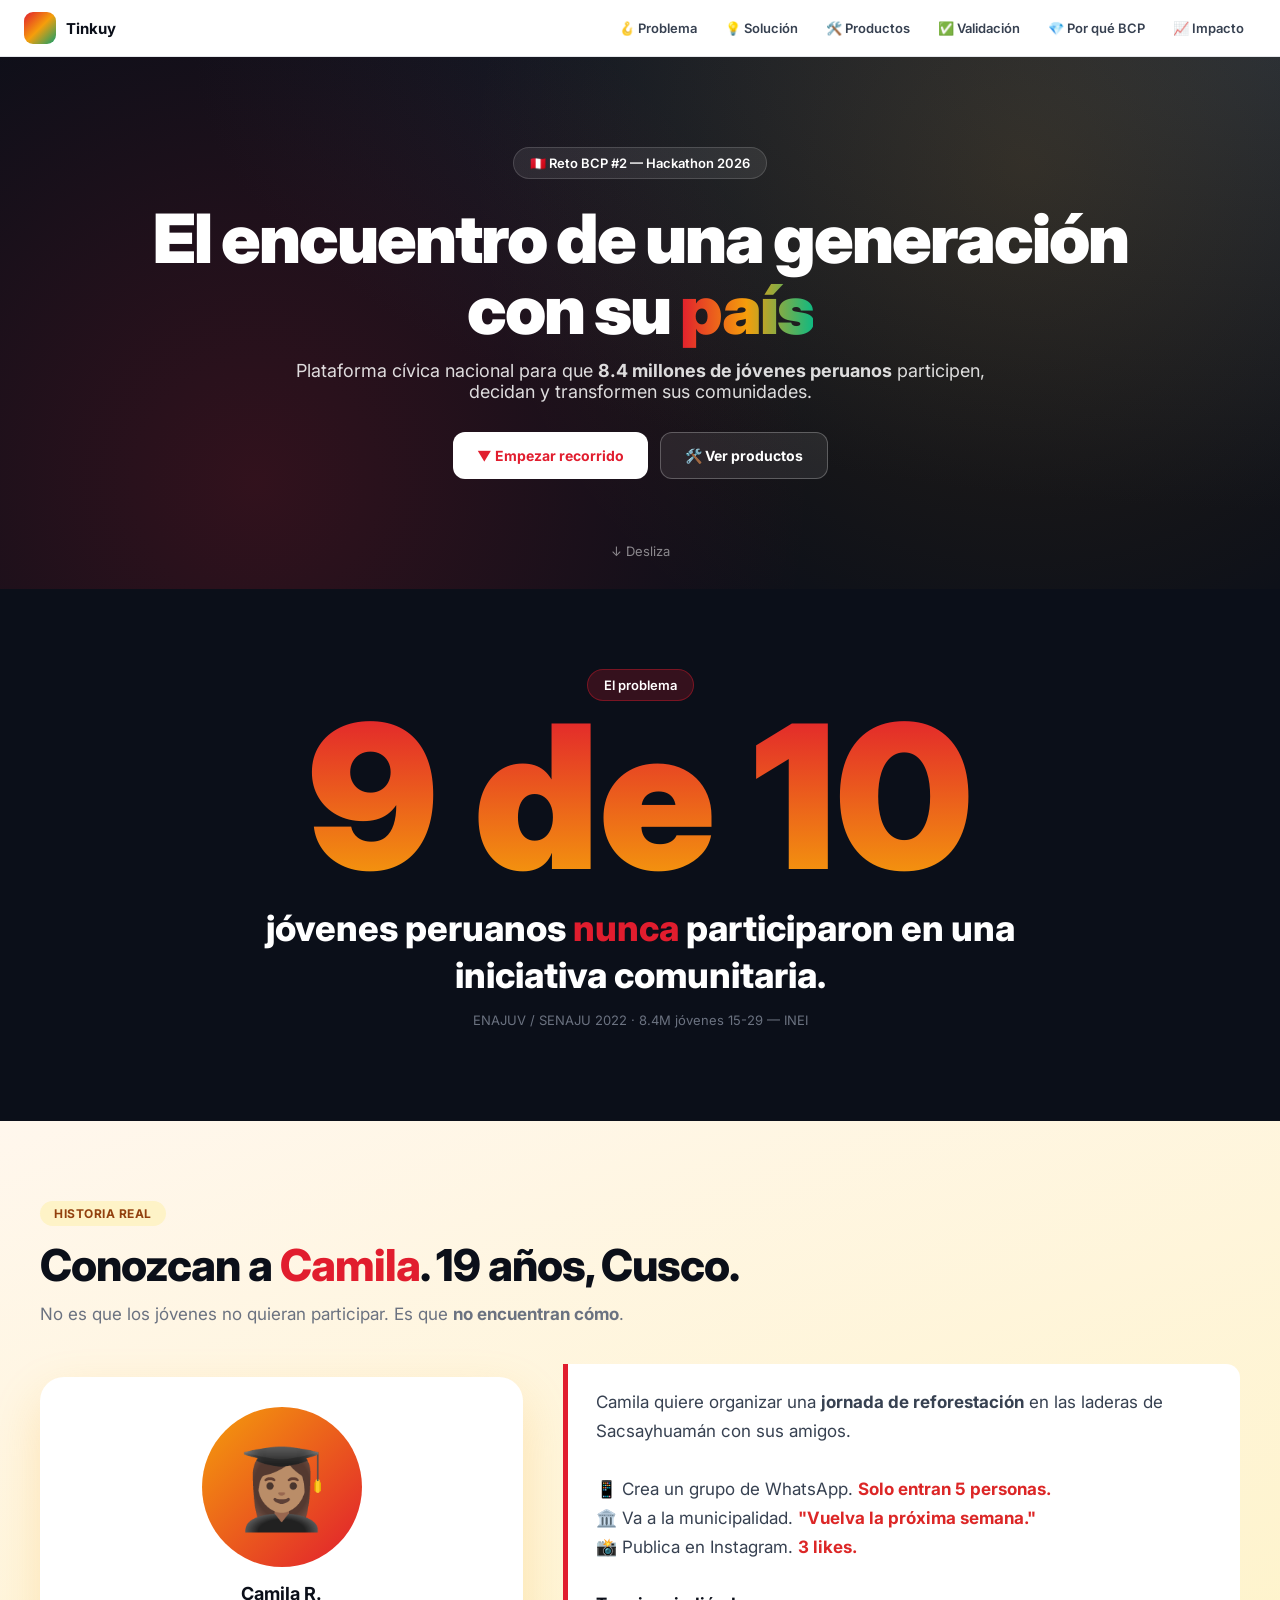
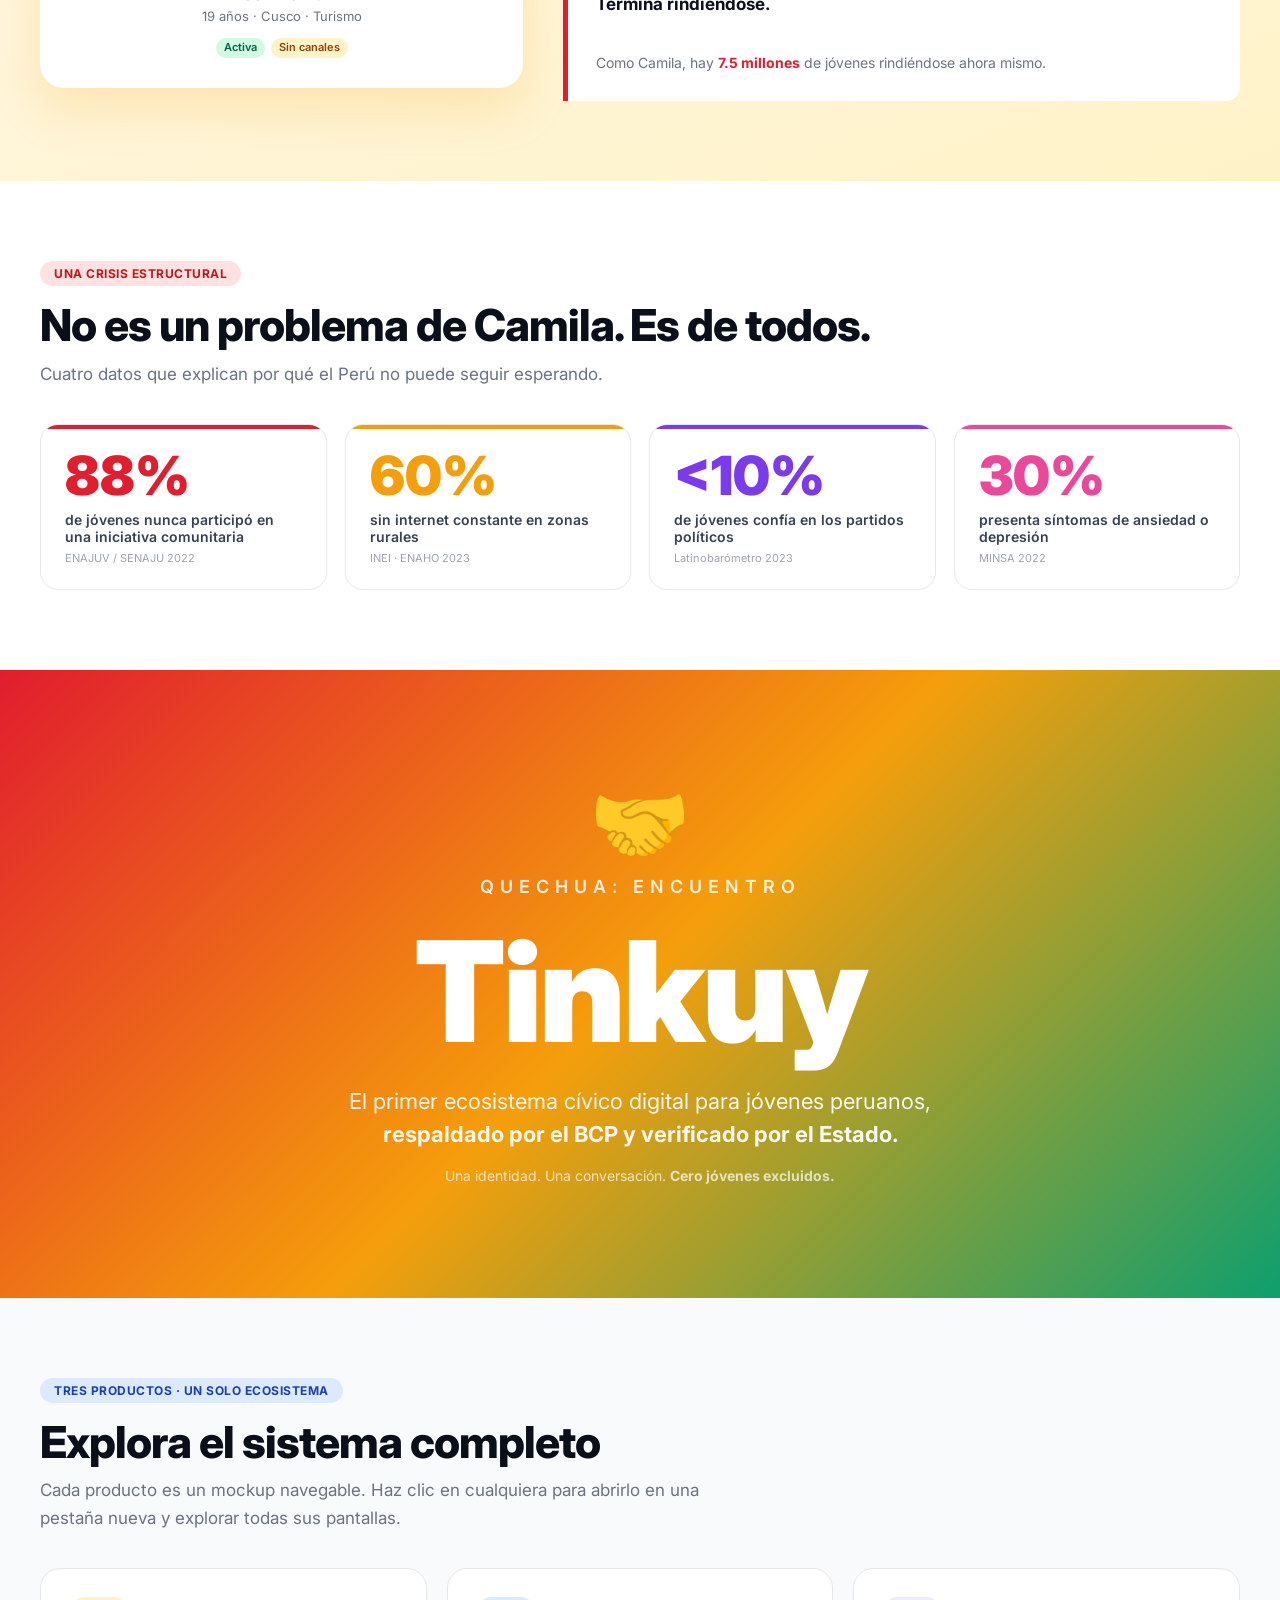
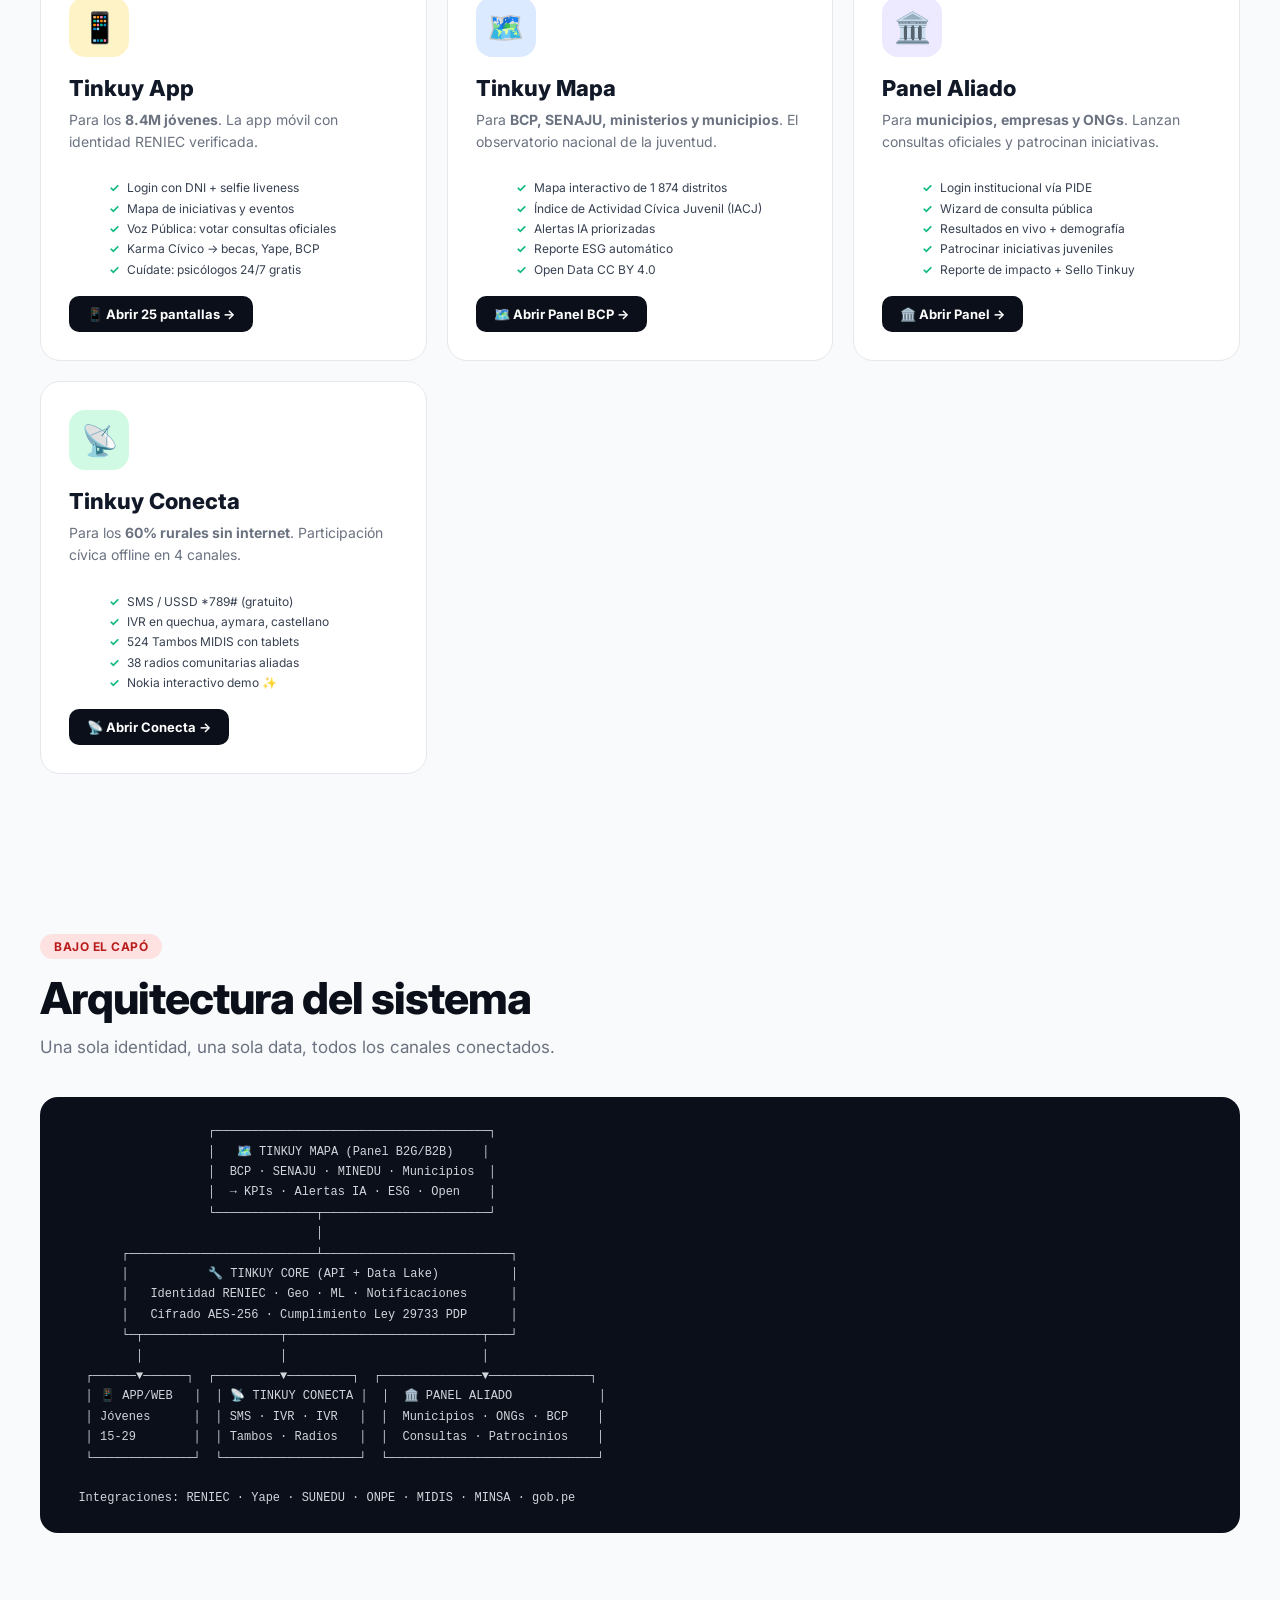
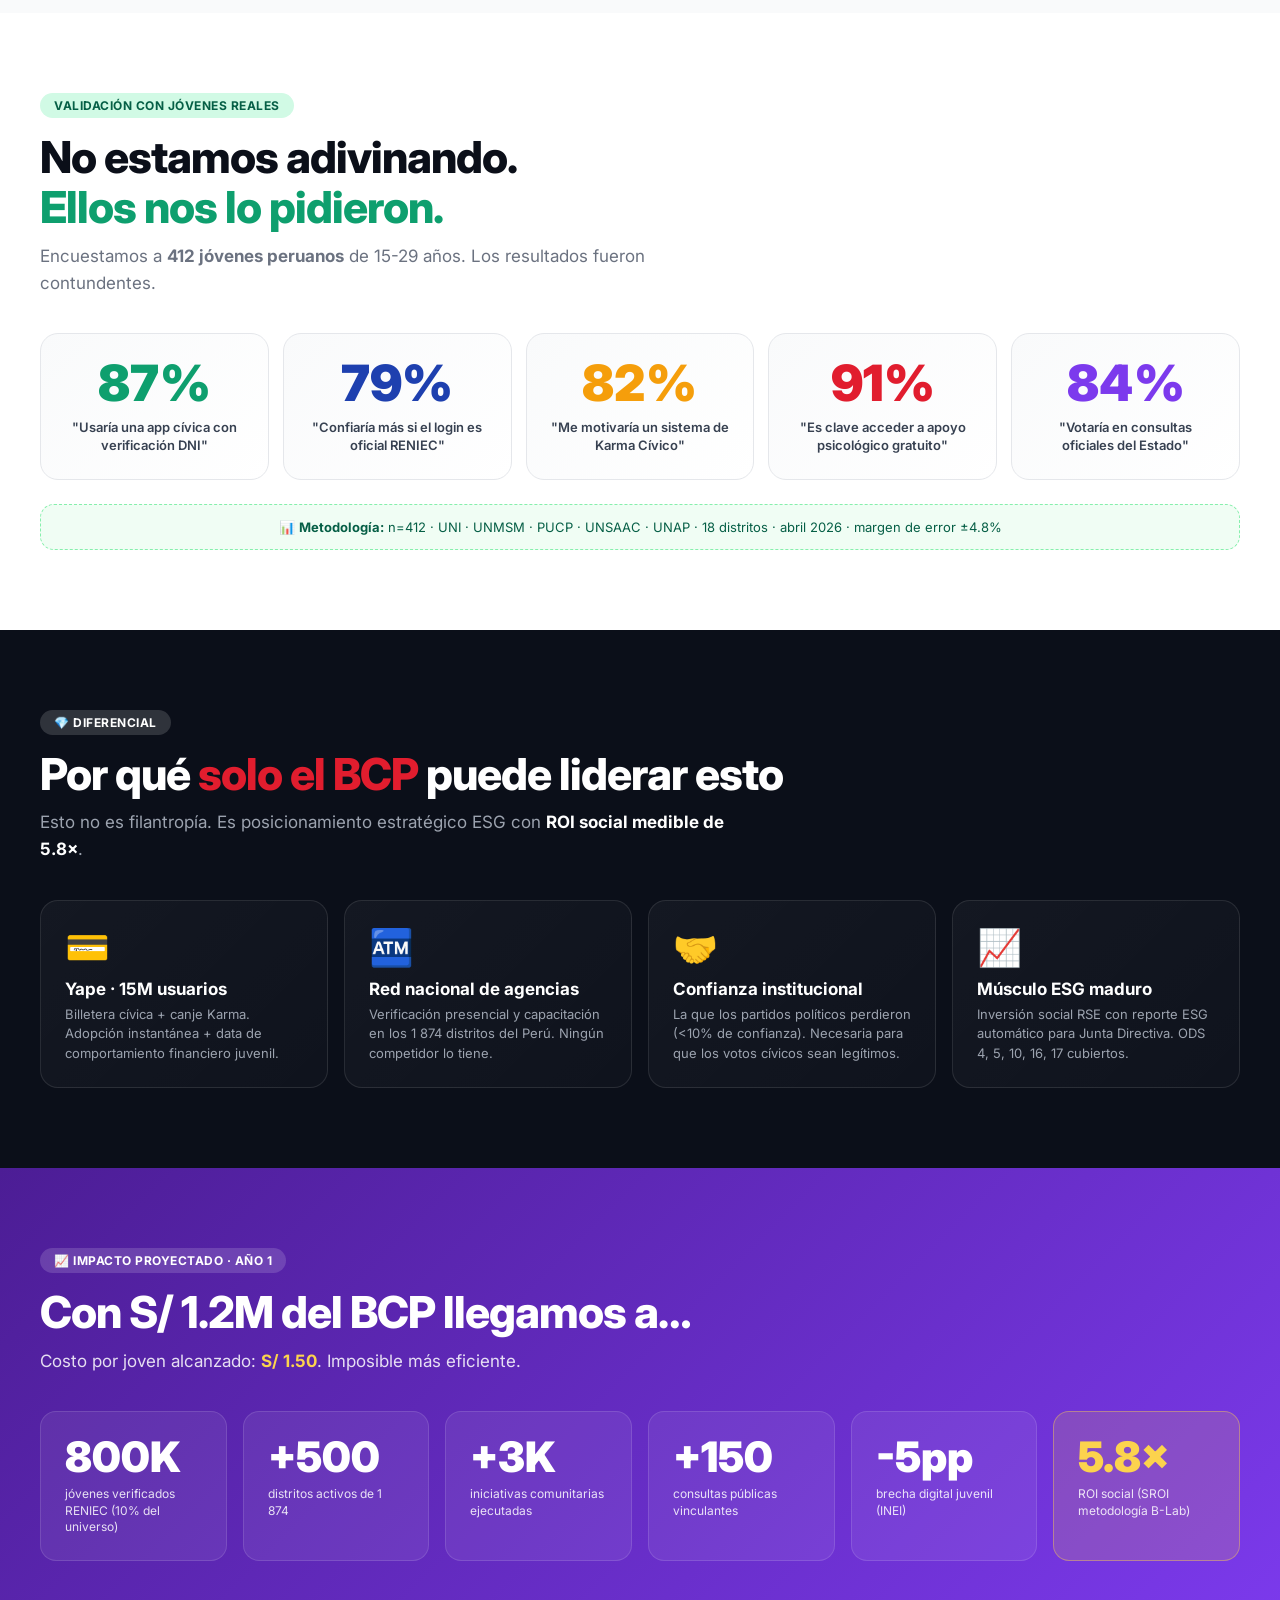
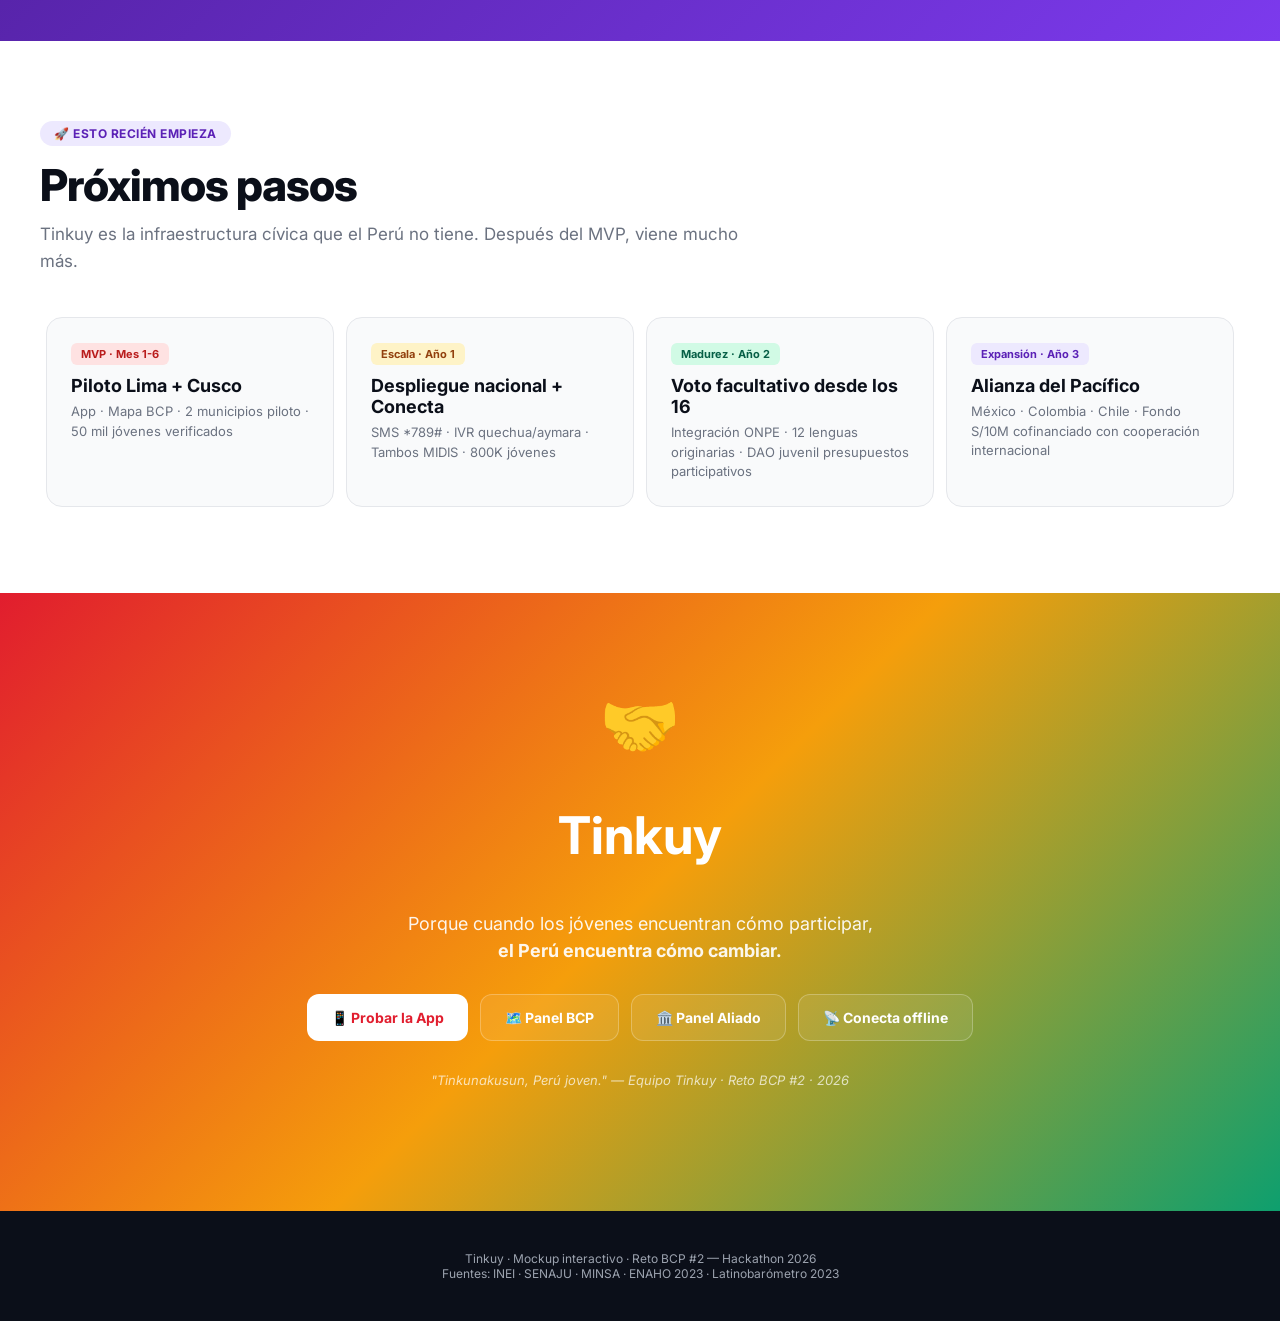
==== index.html @ 0cc6d18f "Add files via upload" ====
<!DOCTYPE html>
<html lang="es">
<head>
<meta charset="UTF-8">
<title>Tinkuy · El encuentro de una generación</title>
<meta name="viewport" content="width=device-width,initial-scale=1">
<link rel="stylesheet" href="styles.css">
<link href="https://fonts.googleapis.com/css2?family=Inter:wght@400;500;600;700;800;900&display=swap" rel="stylesheet">
<style>
  html{scroll-behavior:smooth;}
  body{background:#fff;}
  /* Sticky nav */
  .navbar{position:sticky;top:0;z-index:80;background:rgba(255,255,255,.92);backdrop-filter:blur(10px);border-bottom:1px solid #E5E7EB;padding:12px 24px;display:flex;align-items:center;justify-content:space-between;gap:16px;}
  .navbar a.nav-link{color:#374151;text-decoration:none;font-size:13px;font-weight:600;padding:6px 12px;border-radius:8px;}
  .navbar a.nav-link:hover{background:#F3F4F6;color:#E11D2E;}
  .nav-links{display:flex;gap:4px;flex-wrap:wrap;}

  /* Sections */
  section{padding:80px 24px;}
  .container{max-width:1200px;margin:0 auto;}
  .section-tag{display:inline-block;background:#FEE2E2;color:#B91C1C;padding:5px 14px;border-radius:999px;font-size:12px;font-weight:700;letter-spacing:.5px;text-transform:uppercase;margin-bottom:14px;}
  .section-tag.blue{background:#DBEAFE;color:#1E40AF;}
  .section-tag.green{background:#D1FAE5;color:#065F46;}
  .section-tag.purple{background:#EDE9FE;color:#5B21B6;}
  .section-tag.amber{background:#FEF3C7;color:#92400E;}
  .section-tag.dark{background:rgba(255,255,255,.15);color:#fff;}
  h2.section-title{font-size:clamp(28px,4vw,44px);font-weight:800;margin:0 0 10px;letter-spacing:-1px;line-height:1.15;}
  p.section-lead{font-size:17px;color:#6B7280;max-width:720px;margin:0 0 36px;line-height:1.6;}

  /* HERO */
  .hero{background:radial-gradient(ellipse at top right,#1F2937 0%,#0B0F19 60%);color:#fff;padding:90px 24px 110px;text-align:center;position:relative;overflow:hidden;}
  .hero::before{content:"";position:absolute;inset:0;background:radial-gradient(circle at 20% 80%,rgba(225,29,46,.18),transparent 50%),radial-gradient(circle at 80% 20%,rgba(245,158,11,.12),transparent 50%);pointer-events:none;}
  .hero-content{position:relative;z-index:1;}
  .hero h1{font-size:clamp(36px,6.5vw,68px);font-weight:900;letter-spacing:-2px;line-height:1.05;margin:24px 0 12px;}
  .hero h1 .grad-text{background:linear-gradient(90deg,#E11D2E,#F59E0B,#10B981);-webkit-background-clip:text;background-clip:text;color:transparent;}
  .hero-pill{display:inline-flex;align-items:center;gap:10px;background:rgba(255,255,255,.08);border:1px solid rgba(255,255,255,.15);padding:7px 16px;border-radius:999px;font-size:13px;font-weight:600;}
  .hero-cta{display:flex;gap:12px;justify-content:center;flex-wrap:wrap;margin-top:30px;}
  .hero-cta .btn-cta{display:inline-flex;align-items:center;gap:8px;padding:14px 24px;border-radius:12px;font-weight:700;font-size:14px;text-decoration:none;transition:transform .15s;}
  .hero-cta .btn-cta:hover{transform:translateY(-2px);}
  .btn-cta.primary{background:#fff;color:#E11D2E;}
  .btn-cta.outline{background:rgba(255,255,255,.08);color:#fff;border:1px solid rgba(255,255,255,.25);}

  /* HOOK BIG STAT */
  .hook-section{background:#0B0F19;color:#fff;text-align:center;padding:80px 24px;}
  .hook-num{font-size:clamp(96px,18vw,200px);font-weight:900;line-height:.95;background:linear-gradient(180deg,#E11D2E,#F59E0B);-webkit-background-clip:text;background-clip:text;color:transparent;}
  .hook-text{font-size:clamp(22px,3vw,36px);font-weight:800;margin:14px 0 0;max-width:780px;margin-left:auto;margin-right:auto;line-height:1.3;}
  .hook-source{font-size:13px;color:#6B7280;margin-top:14px;}

  /* PROBLEM CAMILA */
  .story-section{background:linear-gradient(160deg,#FFF7ED 0%,#FEF3C7 100%);}
  .camila-wrap{display:grid;grid-template-columns:1fr 1.4fr;gap:40px;align-items:center;}
  @media(max-width:760px){.camila-wrap{grid-template-columns:1fr;}}
  .camila-avatar{background:#fff;border-radius:24px;padding:30px;text-align:center;box-shadow:0 20px 50px rgba(245,158,11,.2);}
  .camila-avatar .face{width:160px;height:160px;background:linear-gradient(135deg,#F59E0B,#E11D2E);border-radius:50%;margin:0 auto 16px;display:flex;align-items:center;justify-content:center;font-size:78px;}
  .camila-quote{background:#fff;border-left:5px solid #E11D2E;border-radius:0 14px 14px 0;padding:24px 28px;font-size:17px;line-height:1.7;color:#374151;}
  .camila-quote .fail{color:#DC2626;font-weight:700;}
  .camila-quote .win{color:#059669;font-weight:700;}

  /* PROBLEM DATA */
  .data-section{background:#fff;}
  .data-grid{display:grid;grid-template-columns:repeat(auto-fit,minmax(220px,1fr));gap:18px;}
  .data-card{background:#fff;border:1px solid #E5E7EB;border-radius:18px;padding:24px;position:relative;overflow:hidden;}
  .data-card::before{content:"";position:absolute;top:0;left:0;right:0;height:4px;}
  .data-card.red::before{background:#E11D2E;}
  .data-card.amber::before{background:#F59E0B;}
  .data-card.purple::before{background:#7C3AED;}
  .data-card.pink::before{background:#EC4899;}
  .data-card .num{font-size:54px;font-weight:900;line-height:1;}
  .data-card .lbl{font-size:14px;color:#374151;font-weight:600;margin-top:8px;}
  .data-card .src{font-size:11px;color:#9CA3AF;margin-top:6px;}

  /* SOLUTION INTRO */
  .sol-section{background:linear-gradient(135deg,#E11D2E 0%,#F59E0B 50%,#0E9F6E 100%);color:#fff;text-align:center;padding:100px 24px;}
  .sol-section h2{color:#fff;}
  .sol-section .quechua{font-size:18px;letter-spacing:6px;font-weight:600;opacity:.85;text-transform:uppercase;margin:8px 0 24px;}
  .sol-name{font-size:clamp(60px,12vw,140px);font-weight:900;letter-spacing:-3px;line-height:1;}
  .sol-tagline{font-size:clamp(16px,2vw,22px);max-width:760px;margin:24px auto 0;opacity:.92;line-height:1.5;}

  /* PRODUCT CARDS */
  .products-section{background:#F9FAFB;}
  .products-grid{display:grid;grid-template-columns:repeat(auto-fit,minmax(290px,1fr));gap:20px;}
  .product-card{background:#fff;border-radius:20px;padding:28px;text-decoration:none;color:#111827;display:flex;flex-direction:column;border:1px solid #E5E7EB;transition:transform .2s,box-shadow .2s;position:relative;overflow:hidden;}
  .product-card:hover{transform:translateY(-6px);box-shadow:0 20px 50px rgba(0,0,0,.1);}
  .product-card .pico{width:60px;height:60px;border-radius:16px;display:flex;align-items:center;justify-content:center;font-size:30px;margin-bottom:18px;}
  .product-card h3{font-size:22px;font-weight:800;margin:0 0 8px;}
  .product-card p{font-size:14px;color:#6B7280;margin:0 0 14px;line-height:1.55;flex:1;}
  .product-card .features{font-size:12px;color:#374151;line-height:1.7;margin-bottom:16px;}
  .product-card .features li{list-style:none;padding-left:18px;position:relative;}
  .product-card .features li::before{content:"✓";position:absolute;left:0;color:#10B981;font-weight:700;}
  .product-card .open-btn{display:inline-flex;align-items:center;gap:6px;background:#0B0F19;color:#fff;padding:10px 18px;border-radius:10px;font-weight:700;font-size:13px;align-self:flex-start;}
  .product-card.amber .pico{background:#FEF3C7;}
  .product-card.blue .pico{background:#DBEAFE;}
  .product-card.purple .pico{background:#EDE9FE;}
  .product-card.green .pico{background:#D1FAE5;}

  /* SURVEY */
  .survey-section{background:#fff;}
  .survey-grid{display:grid;grid-template-columns:repeat(auto-fit,minmax(180px,1fr));gap:14px;}
  .survey-card{background:linear-gradient(135deg,#F9FAFB,#fff);border:1px solid #E5E7EB;border-radius:18px;padding:24px;text-align:center;}
  .survey-card .pct{font-size:50px;font-weight:900;line-height:1;}
  .survey-card .q{font-size:13px;color:#374151;font-weight:600;margin-top:10px;line-height:1.4;}
  .survey-meta{background:#F0FDF4;border:1px dashed #86EFAC;border-radius:14px;padding:14px 18px;font-size:13px;color:#065F46;text-align:center;margin-top:24px;}

  /* BCP VALUE */
  .bcp-section{background:#0B0F19;color:#fff;}
  .bcp-section h2{color:#fff;}
  .bcp-section .section-lead{color:#9CA3AF;}
  .bcp-grid{display:grid;grid-template-columns:repeat(auto-fit,minmax(240px,1fr));gap:16px;}
  .bcp-card-d{background:linear-gradient(135deg,rgba(255,255,255,.04),rgba(255,255,255,.02));border:1px solid rgba(255,255,255,.1);border-radius:18px;padding:24px;}
  .bcp-card-d .em{font-size:36px;margin-bottom:10px;}
  .bcp-card-d h4{margin:0 0 6px;font-size:17px;color:#fff;}
  .bcp-card-d p{font-size:13px;color:#9CA3AF;margin:0;line-height:1.5;}

  /* KPIs */
  .kpi-section{background:linear-gradient(135deg,#4C1D95 0%,#7C3AED 100%);color:#fff;}
  .kpi-section h2{color:#fff;}
  .kpi-section .section-lead{color:rgba(255,255,255,.85);}
  .kpi-grid{display:grid;grid-template-columns:repeat(auto-fit,minmax(180px,1fr));gap:16px;}
  .kpi-card-p{background:rgba(255,255,255,.07);border:1px solid rgba(255,255,255,.12);border-radius:16px;padding:24px;}
  .kpi-card-p .v{font-size:42px;font-weight:900;line-height:1;color:#fff;}
  .kpi-card-p .l{font-size:12px;opacity:.85;margin-top:8px;line-height:1.4;}
  .kpi-card-p.highlight{background:rgba(252,211,77,.15);border-color:rgba(252,211,77,.4);}
  .kpi-card-p.highlight .v{color:#FCD34D;}

  /* ROADMAP */
  .roadmap-section{background:#fff;}
  .roadmap-grid{display:grid;grid-template-columns:repeat(auto-fit,minmax(220px,1fr));gap:0;position:relative;}
  .rm-step{padding:24px;background:#F9FAFB;border-radius:16px;margin:6px;position:relative;border:1px solid #E5E7EB;}
  .rm-step .ph{display:inline-block;font-size:11px;font-weight:700;padding:4px 10px;border-radius:6px;margin-bottom:10px;}
  .rm-step.s1 .ph{background:#FEE2E2;color:#B91C1C;}
  .rm-step.s2 .ph{background:#FEF3C7;color:#92400E;}
  .rm-step.s3 .ph{background:#D1FAE5;color:#065F46;}
  .rm-step.s4 .ph{background:#EDE9FE;color:#5B21B6;}
  .rm-step h4{margin:0 0 6px;font-size:18px;}
  .rm-step p{margin:0;font-size:13px;color:#6B7280;line-height:1.5;}

  /* ARCH */
  .arch-section{background:#F9FAFB;}
  .arch-box{background:#0B0F19;border-radius:18px;padding:24px;overflow-x:auto;}
  .arch-box pre{font-family:'JetBrains Mono','Courier New',monospace;font-size:12px;line-height:1.7;margin:0;color:#D1D5DB;}

  /* FINAL CTA */
  .closing-section{background:linear-gradient(135deg,#E11D2E 0%,#F59E0B 50%,#0E9F6E 100%);color:#fff;text-align:center;padding:90px 24px;}
  .closing-section h2{color:#fff;font-size:clamp(32px,5vw,52px);}
  .closing-section p{font-size:18px;opacity:.92;max-width:680px;margin:18px auto 30px;line-height:1.5;}

  /* Floating arrow scroll indicator */
  .scroll-hint{position:absolute;bottom:30px;left:50%;transform:translateX(-50%);color:rgba(255,255,255,.5);font-size:13px;animation:bounce 2s infinite;}
  @keyframes bounce{0%,100%{transform:translateX(-50%) translateY(0);}50%{transform:translateX(-50%) translateY(-8px);}}

  footer{background:#0B0F19;color:#9CA3AF;padding:40px 24px;text-align:center;font-size:12px;}
</style>
</head>
<body>

<!-- ============ STICKY NAV ============ -->
<nav class="navbar">
  <div style="display:flex;align-items:center;gap:10px;">
    <div style="width:32px;height:32px;border-radius:9px;" class="brand-grad"></div>
    <b style="font-size:15px;">Tinkuy</b>
    <span style="color:#9CA3AF;font-size:12px;display:none;" class="hide-mobile">· Reto BCP #2</span>
  </div>
  <div class="nav-links">
    <a href="#hook" class="nav-link">🪝 Problema</a>
    <a href="#solucion" class="nav-link">💡 Solución</a>
    <a href="#productos" class="nav-link">🛠️ Productos</a>
    <a href="#validacion" class="nav-link">✅ Validación</a>
    <a href="#bcp" class="nav-link">💎 Por qué BCP</a>
    <a href="#impacto" class="nav-link">📈 Impacto</a>
  </div>
</nav>

<!-- ============ HERO ============ -->
<header class="hero">
  <div class="hero-content">
    <div class="hero-pill">🇵🇪 Reto BCP #2 — Hackathon 2026</div>
    <h1>El encuentro de una generación<br>con su <span class="grad-text">país</span></h1>
    <p style="font-size:18px;opacity:.85;max-width:740px;margin:14px auto 0;">Plataforma cívica nacional para que <b>8.4 millones de jóvenes peruanos</b> participen, decidan y transformen sus comunidades.</p>
    <div class="hero-cta">
      <a href="#hook" class="btn-cta primary">▼ Empezar recorrido</a>
      <a href="#productos" class="btn-cta outline">🛠️ Ver productos</a>
    </div>
  </div>
  <div class="scroll-hint">↓ Desliza</div>
</header>

<!-- ============ HOOK ============ -->
<section id="hook" class="hook-section">
  <div class="container">
    <div class="hero-pill" style="background:rgba(225,29,46,.2);border-color:rgba(225,29,46,.4);">El problema</div>
    <div class="hook-num">9 de 10</div>
    <p class="hook-text">jóvenes peruanos <span style="color:#E11D2E;">nunca</span> participaron en una iniciativa comunitaria.</p>
    <p class="hook-source">ENAJUV / SENAJU 2022 · 8.4M jóvenes 15-29 — INEI</p>
  </div>
</section>

<!-- ============ CAMILA ============ -->
<section class="story-section">
  <div class="container">
    <div class="section-tag amber">Historia real</div>
    <h2 class="section-title">Conozcan a <span style="color:#E11D2E;">Camila</span>. 19 años, Cusco.</h2>
    <p class="section-lead">No es que los jóvenes no quieran participar. Es que <b>no encuentran cómo</b>.</p>

    <div class="camila-wrap">
      <div class="camila-avatar">
        <div class="face">👩🏽‍🎓</div>
        <b style="font-size:18px;">Camila R.</b>
        <div style="font-size:13px;color:#6B7280;margin-top:4px;">19 años · Cusco · Turismo</div>
        <div style="margin-top:14px;display:flex;justify-content:center;gap:6px;flex-wrap:wrap;">
          <span class="badge badge-green">Activa</span>
          <span class="badge badge-amber">Sin canales</span>
        </div>
      </div>

      <div class="camila-quote">
        Camila quiere organizar una <b>jornada de reforestación</b> en las laderas de Sacsayhuamán con sus amigos.
        <br><br>
        📱 Crea un grupo de WhatsApp. <span class="fail">Solo entran 5 personas.</span><br>
        🏛️ Va a la municipalidad. <span class="fail">"Vuelva la próxima semana."</span><br>
        📸 Publica en Instagram. <span class="fail">3 likes.</span>
        <br><br>
        <b style="color:#0B0F19;">Termina rindiéndose.</b>
        <br><br>
        <span style="font-size:14px;color:#6B7280;">Como Camila, hay <b style="color:#E11D2E;">7.5 millones</b> de jóvenes rindiéndose ahora mismo.</span>
      </div>
    </div>
  </div>
</section>

<!-- ============ DATA ============ -->
<section id="data" class="data-section">
  <div class="container">
    <div class="section-tag">Una crisis estructural</div>
    <h2 class="section-title">No es un problema de Camila. Es de todos.</h2>
    <p class="section-lead">Cuatro datos que explican por qué el Perú no puede seguir esperando.</p>

    <div class="data-grid">
      <div class="data-card red">
        <div class="num" style="color:#E11D2E;">88%</div>
        <div class="lbl">de jóvenes nunca participó en una iniciativa comunitaria</div>
        <div class="src">ENAJUV / SENAJU 2022</div>
      </div>
      <div class="data-card amber">
        <div class="num" style="color:#F59E0B;">60%</div>
        <div class="lbl">sin internet constante en zonas rurales</div>
        <div class="src">INEI · ENAHO 2023</div>
      </div>
      <div class="data-card purple">
        <div class="num" style="color:#7C3AED;">&lt;10%</div>
        <div class="lbl">de jóvenes confía en los partidos políticos</div>
        <div class="src">Latinobarómetro 2023</div>
      </div>
      <div class="data-card pink">
        <div class="num" style="color:#EC4899;">30%</div>
        <div class="lbl">presenta síntomas de ansiedad o depresión</div>
        <div class="src">MINSA 2022</div>
      </div>
    </div>
  </div>
</section>

<!-- ============ SOLUTION INTRO ============ -->
<section id="solucion" class="sol-section">
  <div class="container">
    <div style="font-size:80px;margin-bottom:8px;">🤝</div>
    <div class="quechua">quechua: encuentro</div>
    <div class="sol-name">Tinkuy</div>
    <p class="sol-tagline">
      El primer ecosistema cívico digital para jóvenes peruanos,<br>
      <b>respaldado por el BCP y verificado por el Estado.</b>
    </p>
    <p style="margin-top:16px;font-size:14px;opacity:.7;">Una identidad. Una conversación. <b>Cero jóvenes excluidos.</b></p>
  </div>
</section>

<!-- ============ PRODUCTS ============ -->
<section id="productos" class="products-section">
  <div class="container">
    <div class="section-tag blue">Tres productos · un solo ecosistema</div>
    <h2 class="section-title">Explora el sistema completo</h2>
    <p class="section-lead">Cada producto es un mockup navegable. Haz clic en cualquiera para abrirlo en una pestaña nueva y explorar todas sus pantallas.</p>

    <div class="products-grid">
      <a href="app.html" class="product-card amber">
        <div class="pico">📱</div>
        <h3>Tinkuy App</h3>
        <p>Para los <b>8.4M jóvenes</b>. La app móvil con identidad RENIEC verificada.</p>
        <ul class="features">
          <li>Login con DNI + selfie liveness</li>
          <li>Mapa de iniciativas y eventos</li>
          <li>Voz Pública: votar consultas oficiales</li>
          <li>Karma Cívico → becas, Yape, BCP</li>
          <li>Cuídate: psicólogos 24/7 gratis</li>
        </ul>
        <span class="open-btn">📱 Abrir 25 pantallas →</span>
      </a>

      <a href="mapa.html" class="product-card blue">
        <div class="pico">🗺️</div>
        <h3>Tinkuy Mapa</h3>
        <p>Para <b>BCP, SENAJU, ministerios y municipios</b>. El observatorio nacional de la juventud.</p>
        <ul class="features">
          <li>Mapa interactivo de 1 874 distritos</li>
          <li>Índice de Actividad Cívica Juvenil (IACJ)</li>
          <li>Alertas IA priorizadas</li>
          <li>Reporte ESG automático</li>
          <li>Open Data CC BY 4.0</li>
        </ul>
        <span class="open-btn">🗺️ Abrir Panel BCP →</span>
      </a>

      <a href="aliado.html" class="product-card purple">
        <div class="pico">🏛️</div>
        <h3>Panel Aliado</h3>
        <p>Para <b>municipios, empresas y ONGs</b>. Lanzan consultas oficiales y patrocinan iniciativas.</p>
        <ul class="features">
          <li>Login institucional vía PIDE</li>
          <li>Wizard de consulta pública</li>
          <li>Resultados en vivo + demografía</li>
          <li>Patrocinar iniciativas juveniles</li>
          <li>Reporte de impacto + Sello Tinkuy</li>
        </ul>
        <span class="open-btn">🏛️ Abrir Panel →</span>
      </a>

      <a href="conecta.html" class="product-card green">
        <div class="pico">📡</div>
        <h3>Tinkuy Conecta</h3>
        <p>Para los <b>60% rurales sin internet</b>. Participación cívica offline en 4 canales.</p>
        <ul class="features">
          <li>SMS / USSD *789# (gratuito)</li>
          <li>IVR en quechua, aymara, castellano</li>
          <li>524 Tambos MIDIS con tablets</li>
          <li>38 radios comunitarias aliadas</li>
          <li>Nokia interactivo demo ✨</li>
        </ul>
        <span class="open-btn">📡 Abrir Conecta →</span>
      </a>
    </div>
  </div>
</section>

<!-- ============ ARCHITECTURE ============ -->
<section class="arch-section">
  <div class="container">
    <div class="section-tag">Bajo el capó</div>
    <h2 class="section-title">Arquitectura del sistema</h2>
    <p class="section-lead">Una sola identidad, una sola data, todos los canales conectados.</p>
    <div class="arch-box">
<pre>
                    ┌──────────────────────────────────────┐
                    │   🗺️ TINKUY MAPA (Panel B2G/B2B)    │
                    │  BCP · SENAJU · MINEDU · Municipios  │
                    │  → KPIs · Alertas IA · ESG · Open    │
                    └──────────────┬───────────────────────┘
                                   │
        ┌──────────────────────────┴──────────────────────────┐
        │           🔧 TINKUY CORE (API + Data Lake)          │
        │   Identidad RENIEC · Geo · ML · Notificaciones      │
        │   Cifrado AES-256 · Cumplimiento Ley 29733 PDP      │
        └─┬───────────────────┬───────────────────────────┬───┘
          │                   │                           │
   ┌──────▼──────┐  ┌─────────▼─────────┐  ┌──────────────▼──────────────┐
   │ 📱 APP/WEB   │  │ 📡 TINKUY CONECTA │  │  🏛️ PANEL ALIADO            │
   │ Jóvenes      │  │ SMS · IVR · IVR   │  │  Municipios · ONGs · BCP    │
   │ 15-29        │  │ Tambos · Radios   │  │  Consultas · Patrocinios    │
   └──────────────┘  └───────────────────┘  └─────────────────────────────┘

  Integraciones: RENIEC · Yape · SUNEDU · ONPE · MIDIS · MINSA · gob.pe
</pre>
    </div>
  </div>
</section>

<!-- ============ SURVEY ============ -->
<section id="validacion" class="survey-section">
  <div class="container">
    <div class="section-tag green">Validación con jóvenes reales</div>
    <h2 class="section-title">No estamos adivinando.<br><span style="color:#0E9F6E;">Ellos nos lo pidieron.</span></h2>
    <p class="section-lead">Encuestamos a <b>412 jóvenes peruanos</b> de 15-29 años. Los resultados fueron contundentes.</p>

    <div class="survey-grid">
      <div class="survey-card"><div class="pct" style="color:#0E9F6E;">87%</div><div class="q">"Usaría una app cívica con verificación DNI"</div></div>
      <div class="survey-card"><div class="pct" style="color:#1E40AF;">79%</div><div class="q">"Confiaría más si el login es oficial RENIEC"</div></div>
      <div class="survey-card"><div class="pct" style="color:#F59E0B;">82%</div><div class="q">"Me motivaría un sistema de Karma Cívico"</div></div>
      <div class="survey-card"><div class="pct" style="color:#E11D2E;">91%</div><div class="q">"Es clave acceder a apoyo psicológico gratuito"</div></div>
      <div class="survey-card"><div class="pct" style="color:#7C3AED;">84%</div><div class="q">"Votaría en consultas oficiales del Estado"</div></div>
    </div>

    <div class="survey-meta">
      📊 <b>Metodología:</b> n=412 · UNI · UNMSM · PUCP · UNSAAC · UNAP · 18 distritos · abril 2026 · margen de error ±4.8%
    </div>
  </div>
</section>

<!-- ============ BCP VALUE ============ -->
<section id="bcp" class="bcp-section">
  <div class="container">
    <div class="section-tag dark">💎 Diferencial</div>
    <h2 class="section-title">Por qué <span style="color:#E11D2E;">solo el BCP</span> puede liderar esto</h2>
    <p class="section-lead">Esto no es filantropía. Es posicionamiento estratégico ESG con <b style="color:#fff;">ROI social medible de 5.8×</b>.</p>

    <div class="bcp-grid">
      <div class="bcp-card-d">
        <div class="em">💳</div>
        <h4>Yape · 15M usuarios</h4>
        <p>Billetera cívica + canje Karma. Adopción instantánea + data de comportamiento financiero juvenil.</p>
      </div>
      <div class="bcp-card-d">
        <div class="em">🏧</div>
        <h4>Red nacional de agencias</h4>
        <p>Verificación presencial y capacitación en los 1 874 distritos del Perú. Ningún competidor lo tiene.</p>
      </div>
      <div class="bcp-card-d">
        <div class="em">🤝</div>
        <h4>Confianza institucional</h4>
        <p>La que los partidos políticos perdieron (&lt;10% de confianza). Necesaria para que los votos cívicos sean legítimos.</p>
      </div>
      <div class="bcp-card-d">
        <div class="em">📈</div>
        <h4>Músculo ESG maduro</h4>
        <p>Inversión social RSE con reporte ESG automático para Junta Directiva. ODS 4, 5, 10, 16, 17 cubiertos.</p>
      </div>
    </div>
  </div>
</section>

<!-- ============ KPIs ============ -->
<section id="impacto" class="kpi-section">
  <div class="container">
    <div class="section-tag dark">📈 Impacto proyectado · Año 1</div>
    <h2 class="section-title">Con S/ 1.2M del BCP llegamos a…</h2>
    <p class="section-lead">Costo por joven alcanzado: <b style="color:#FCD34D;">S/ 1.50</b>. Imposible más eficiente.</p>

    <div class="kpi-grid">
      <div class="kpi-card-p"><div class="v">800K</div><div class="l">jóvenes verificados RENIEC (10% del universo)</div></div>
      <div class="kpi-card-p"><div class="v">+500</div><div class="l">distritos activos de 1 874</div></div>
      <div class="kpi-card-p"><div class="v">+3K</div><div class="l">iniciativas comunitarias ejecutadas</div></div>
      <div class="kpi-card-p"><div class="v">+150</div><div class="l">consultas públicas vinculantes</div></div>
      <div class="kpi-card-p"><div class="v">-5pp</div><div class="l">brecha digital juvenil (INEI)</div></div>
      <div class="kpi-card-p highlight"><div class="v">5.8×</div><div class="l">ROI social (SROI metodología B-Lab)</div></div>
    </div>
  </div>
</section>

<!-- ============ ROADMAP ============ -->
<section class="roadmap-section">
  <div class="container">
    <div class="section-tag purple">🚀 Esto recién empieza</div>
    <h2 class="section-title">Próximos pasos</h2>
    <p class="section-lead">Tinkuy es la infraestructura cívica que el Perú no tiene. Después del MVP, viene mucho más.</p>

    <div class="roadmap-grid">
      <div class="rm-step s1">
        <span class="ph">MVP · Mes 1-6</span>
        <h4>Piloto Lima + Cusco</h4>
        <p>App · Mapa BCP · 2 municipios piloto · 50 mil jóvenes verificados</p>
      </div>
      <div class="rm-step s2">
        <span class="ph">Escala · Año 1</span>
        <h4>Despliegue nacional + Conecta</h4>
        <p>SMS *789# · IVR quechua/aymara · Tambos MIDIS · 800K jóvenes</p>
      </div>
      <div class="rm-step s3">
        <span class="ph">Madurez · Año 2</span>
        <h4>Voto facultativo desde los 16</h4>
        <p>Integración ONPE · 12 lenguas originarias · DAO juvenil presupuestos participativos</p>
      </div>
      <div class="rm-step s4">
        <span class="ph">Expansión · Año 3</span>
        <h4>Alianza del Pacífico</h4>
        <p>México · Colombia · Chile · Fondo S/10M cofinanciado con cooperación internacional</p>
      </div>
    </div>
  </div>
</section>

<!-- ============ CLOSING ============ -->
<section class="closing-section">
  <div style="font-size:64px;margin-bottom:12px;">🤝</div>
  <h2>Tinkuy</h2>
  <p>Porque cuando los jóvenes encuentran cómo participar,<br><b>el Perú encuentra cómo cambiar.</b></p>
  <div class="hero-cta">
    <a href="app.html" class="btn-cta primary">📱 Probar la App</a>
    <a href="mapa.html" class="btn-cta outline">🗺️ Panel BCP</a>
    <a href="aliado.html" class="btn-cta outline">🏛️ Panel Aliado</a>
    <a href="conecta.html" class="btn-cta outline">📡 Conecta offline</a>
  </div>
  <p style="margin-top:30px;font-size:13px;opacity:.7;font-style:italic;">"Tinkunakusun, Perú joven." — Equipo Tinkuy · Reto BCP #2 · 2026</p>
</section>

<footer>
  Tinkuy · Mockup interactivo · Reto BCP #2 — Hackathon 2026<br>
  Fuentes: INEI · SENAJU · MINSA · ENAHO 2023 · Latinobarómetro 2023
</footer>

</body>
</html>
---- styles.css ----
/* Tinkuy — estilos compartidos */
:root{
  --tinkuy-red:#E11D2E;
  --tinkuy-red-dark:#B91C1C;
  --tinkuy-orange:#F59E0B;
  --tinkuy-green:#0E9F6E;
  --tinkuy-blue:#1E40AF;
  --tinkuy-purple:#7C3AED;
  --tinkuy-ink:#0B0F19;
  --tinkuy-bg:#F3F4F6;
}
*{box-sizing:border-box;}
html,body{font-family:'Inter','Segoe UI',sans-serif;background:var(--tinkuy-bg);color:var(--tinkuy-ink);margin:0;}
.brand-grad{background:linear-gradient(135deg,#E11D2E 0%,#F59E0B 50%,#0E9F6E 100%);}
.brand-grad-soft{background:linear-gradient(135deg,#FEE2E2 0%,#FEF3C7 50%,#D1FAE5 100%);}
.brand-text{background:linear-gradient(135deg,#E11D2E 0%,#F59E0B 50%,#0E9F6E 100%);-webkit-background-clip:text;background-clip:text;color:transparent;}

.phone{width:340px;height:700px;border-radius:38px;background:#0B0F19;padding:12px;box-shadow:0 30px 60px -15px rgba(0,0,0,.35),0 0 0 6px #1f2937;position:relative;flex-shrink:0;}
.phone::before{content:"";position:absolute;top:16px;left:50%;transform:translateX(-50%);width:110px;height:22px;background:#0B0F19;border-radius:0 0 16px 16px;z-index:30;}
.phone-screen{width:100%;height:100%;border-radius:28px;background:#fff;overflow:hidden;position:relative;display:flex;flex-direction:column;}
.scroll{overflow-y:auto;scrollbar-width:thin;}
.scroll::-webkit-scrollbar{width:4px;}
.scroll::-webkit-scrollbar-thumb{background:#9CA3AF;border-radius:4px;}

.tabbar{border-top:1px solid #E5E7EB;background:#fff;padding:6px 6px 8px;display:flex;justify-content:space-around;font-size:10px;color:#9CA3AF;}
.tabbar .t{display:flex;flex-direction:column;align-items:center;cursor:pointer;flex:1;gap:2px;padding:4px 0;}
.tabbar .t.on{color:var(--tinkuy-red);}
.tabbar .t .ic{font-size:18px;}

.screen{display:none;height:100%;flex-direction:column;}
.screen.on{display:flex;animation:fade .25s ease;}
@keyframes fade{from{opacity:0;transform:translateY(6px)}to{opacity:1;transform:none}}

.badge{display:inline-flex;align-items:center;gap:4px;padding:2px 8px;border-radius:999px;font-size:11px;font-weight:600;line-height:1.4;}
.badge-red{background:#FEE2E2;color:#B91C1C;}
.badge-amber{background:#FEF3C7;color:#92400E;}
.badge-green{background:#D1FAE5;color:#065F46;}
.badge-blue{background:#DBEAFE;color:#1E40AF;}
.badge-purple{background:#EDE9FE;color:#5B21B6;}
.badge-gray{background:#E5E7EB;color:#374151;}

.card{background:#fff;border-radius:14px;border:1px solid #E5E7EB;padding:14px;}
.card-h{font-weight:700;font-size:14px;margin-bottom:8px;}

.btn{display:inline-flex;align-items:center;justify-content:center;gap:6px;padding:10px 16px;border-radius:10px;font-weight:600;font-size:14px;cursor:pointer;border:none;transition:transform .1s,filter .1s;text-decoration:none;}
.btn:active{transform:scale(.97);}
.btn-primary{background:var(--tinkuy-red);color:#fff;}
.btn-primary:hover{background:var(--tinkuy-red-dark);}
.btn-ghost{background:transparent;border:1px solid #D1D5DB;color:#111827;}
.btn-blue{background:var(--tinkuy-blue);color:#fff;}
.btn-green{background:var(--tinkuy-green);color:#fff;}
.btn-amber{background:var(--tinkuy-orange);color:#fff;}
.btn-dark{background:#0B0F19;color:#fff;}
.btn-sm{padding:6px 12px;font-size:12px;border-radius:8px;}
.btn-xs{padding:4px 10px;font-size:11px;border-radius:6px;}
.btn-block{width:100%;}

.karma-ring{background:conic-gradient(var(--tinkuy-orange) 0% 68%,rgba(255,255,255,.25) 68% 100%);}

.side{width:230px;background:#0B0F19;color:#9CA3AF;padding:18px 12px;flex-shrink:0;min-height:100vh;}
.side-item{display:flex;align-items:center;gap:10px;padding:10px 12px;border-radius:8px;font-size:13px;cursor:pointer;font-weight:500;margin-bottom:2px;}
.side-item:hover{background:#1F2937;color:#fff;}
.side-item.on{background:#E11D2E;color:#fff;}

.tbl{width:100%;border-collapse:collapse;font-size:13px;}
.tbl th{background:#F9FAFB;text-align:left;padding:10px 12px;font-weight:600;color:#6B7280;border-bottom:1px solid #E5E7EB;font-size:11px;text-transform:uppercase;letter-spacing:.5px;}
.tbl td{padding:10px 12px;border-bottom:1px solid #F3F4F6;}
.tbl tr:hover td{background:#F9FAFB;}

.map-region{cursor:pointer;transition:filter .15s,stroke-width .15s;stroke:#fff;stroke-width:1;}
.map-region:hover{filter:brightness(1.15);stroke-width:2;}
.map-region.sel{stroke:#0B0F19;stroke-width:3;}

.prog{height:6px;background:#E5E7EB;border-radius:999px;overflow:hidden;}
.prog>span{display:block;height:100%;background:var(--tinkuy-red);}

.hub-card{display:block;background:#fff;border-radius:18px;padding:24px;text-decoration:none;color:inherit;border:1px solid #E5E7EB;transition:all .2s;}
.hub-card:hover{transform:translateY(-4px);box-shadow:0 20px 40px -12px rgba(0,0,0,.12);}

.divider{height:1px;background:linear-gradient(90deg,transparent,#E5E7EB,transparent);margin:24px 0;}
.dot{display:inline-block;width:8px;height:8px;border-radius:50%;}
.pulse{animation:pulse 1.8s infinite;}
@keyframes pulse{0%,100%{opacity:1}50%{opacity:.4}}

.bubble{padding:8px 12px;border-radius:14px;font-size:13px;max-width:78%;line-height:1.35;margin-bottom:6px;}
.bubble.me{background:var(--tinkuy-red);color:#fff;margin-left:auto;border-bottom-right-radius:4px;}
.bubble.them{background:#F3F4F6;color:#111;border-bottom-left-radius:4px;}

.topbar{background:#fff;border-bottom:1px solid #E5E7EB;padding:14px 22px;display:flex;align-items:center;justify-content:space-between;gap:16px;flex-wrap:wrap;}
.kpi{background:#fff;border:1px solid #E5E7EB;border-radius:14px;padding:14px;}
.kpi .v{font-size:24px;font-weight:800;margin-top:4px;}
.kpi .l{font-size:11px;color:#6B7280;font-weight:600;text-transform:uppercase;letter-spacing:.5px;}
.kpi .d{font-size:11px;margin-top:4px;font-weight:600;}

.chip{display:inline-flex;align-items:center;gap:6px;padding:6px 12px;border-radius:999px;background:#F3F4F6;font-size:12px;font-weight:500;cursor:pointer;border:1px solid transparent;}
.chip.on{background:#FEE2E2;color:#B91C1C;border-color:#FCA5A5;}

.input{width:100%;border:1px solid #D1D5DB;border-radius:10px;padding:10px 12px;font-size:14px;font-family:inherit;}
.input:focus{outline:none;border-color:var(--tinkuy-red);box-shadow:0 0 0 3px rgba(225,29,46,.1);}

.app-header-back{display:flex;align-items:center;gap:8px;padding:14px 16px;background:#fff;border-bottom:1px solid #F3F4F6;font-size:14px;font-weight:600;}
.back-btn{cursor:pointer;color:#6B7280;font-size:20px;}
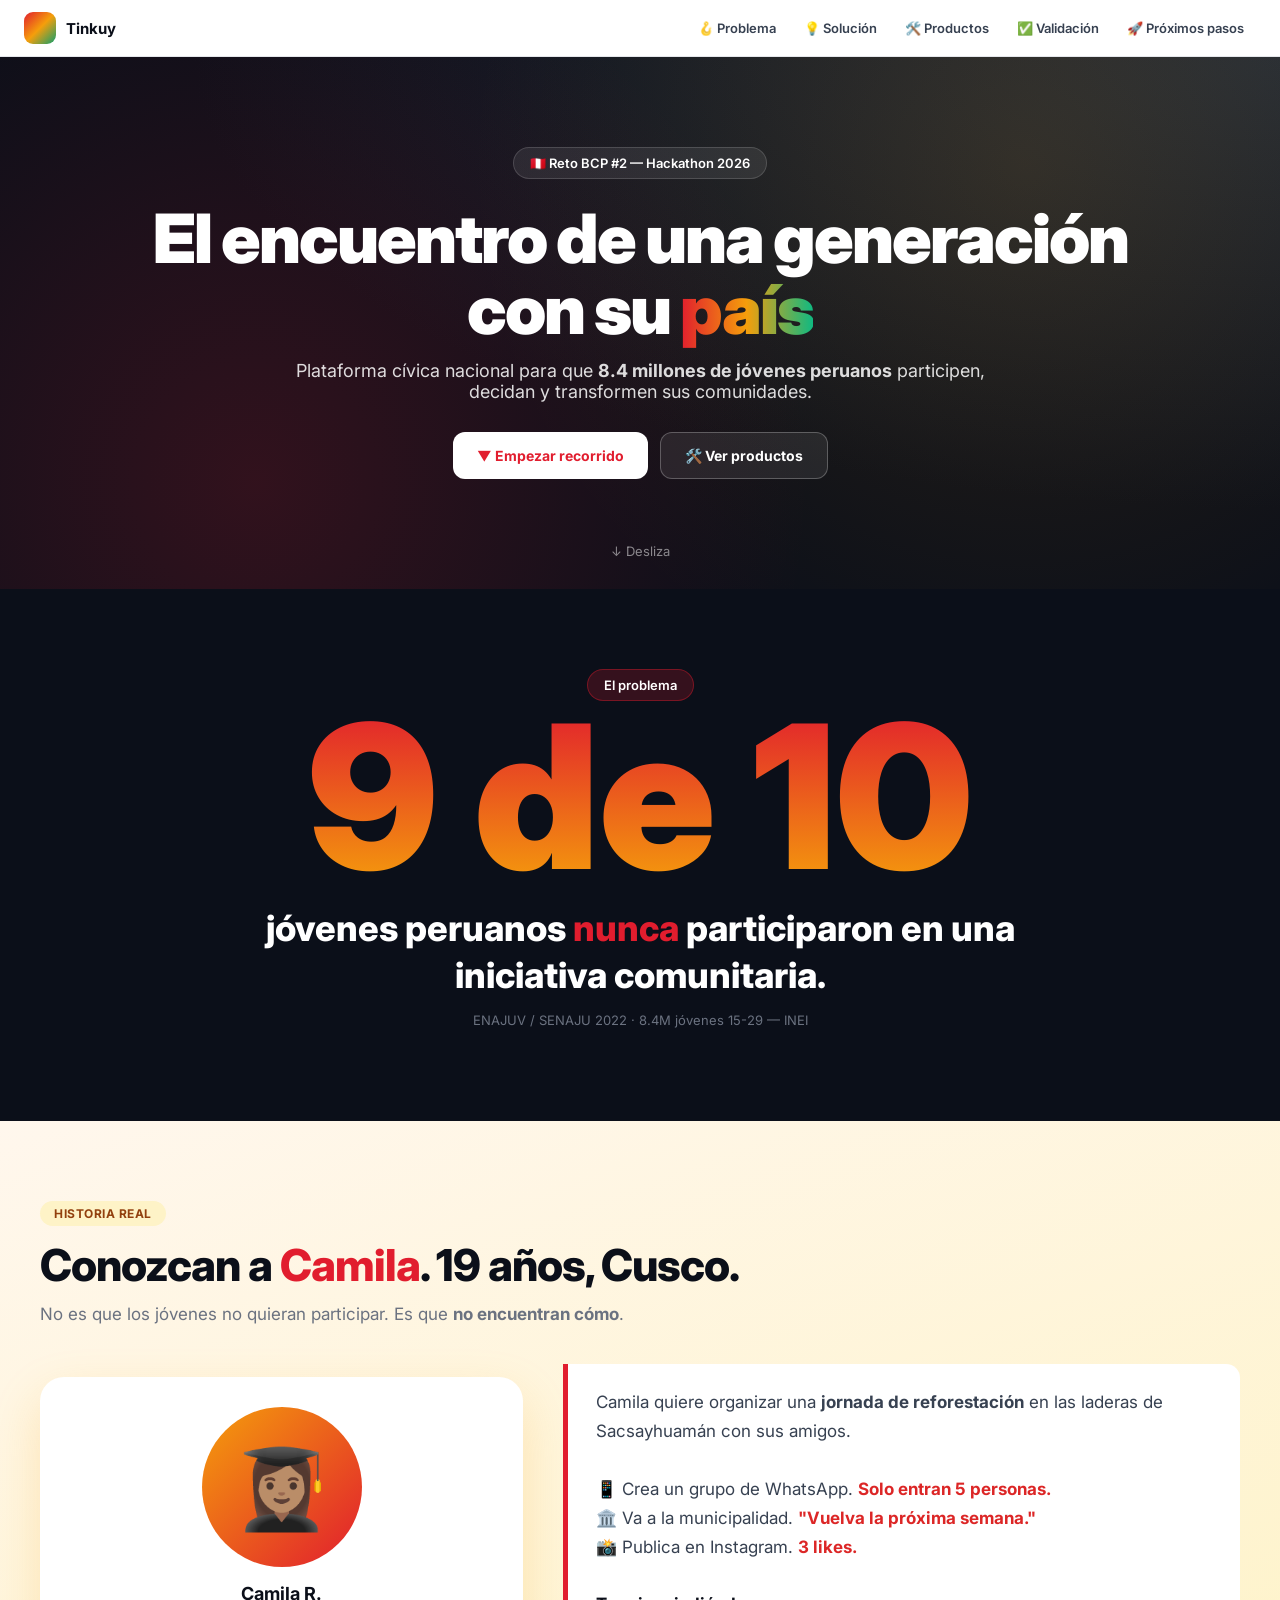
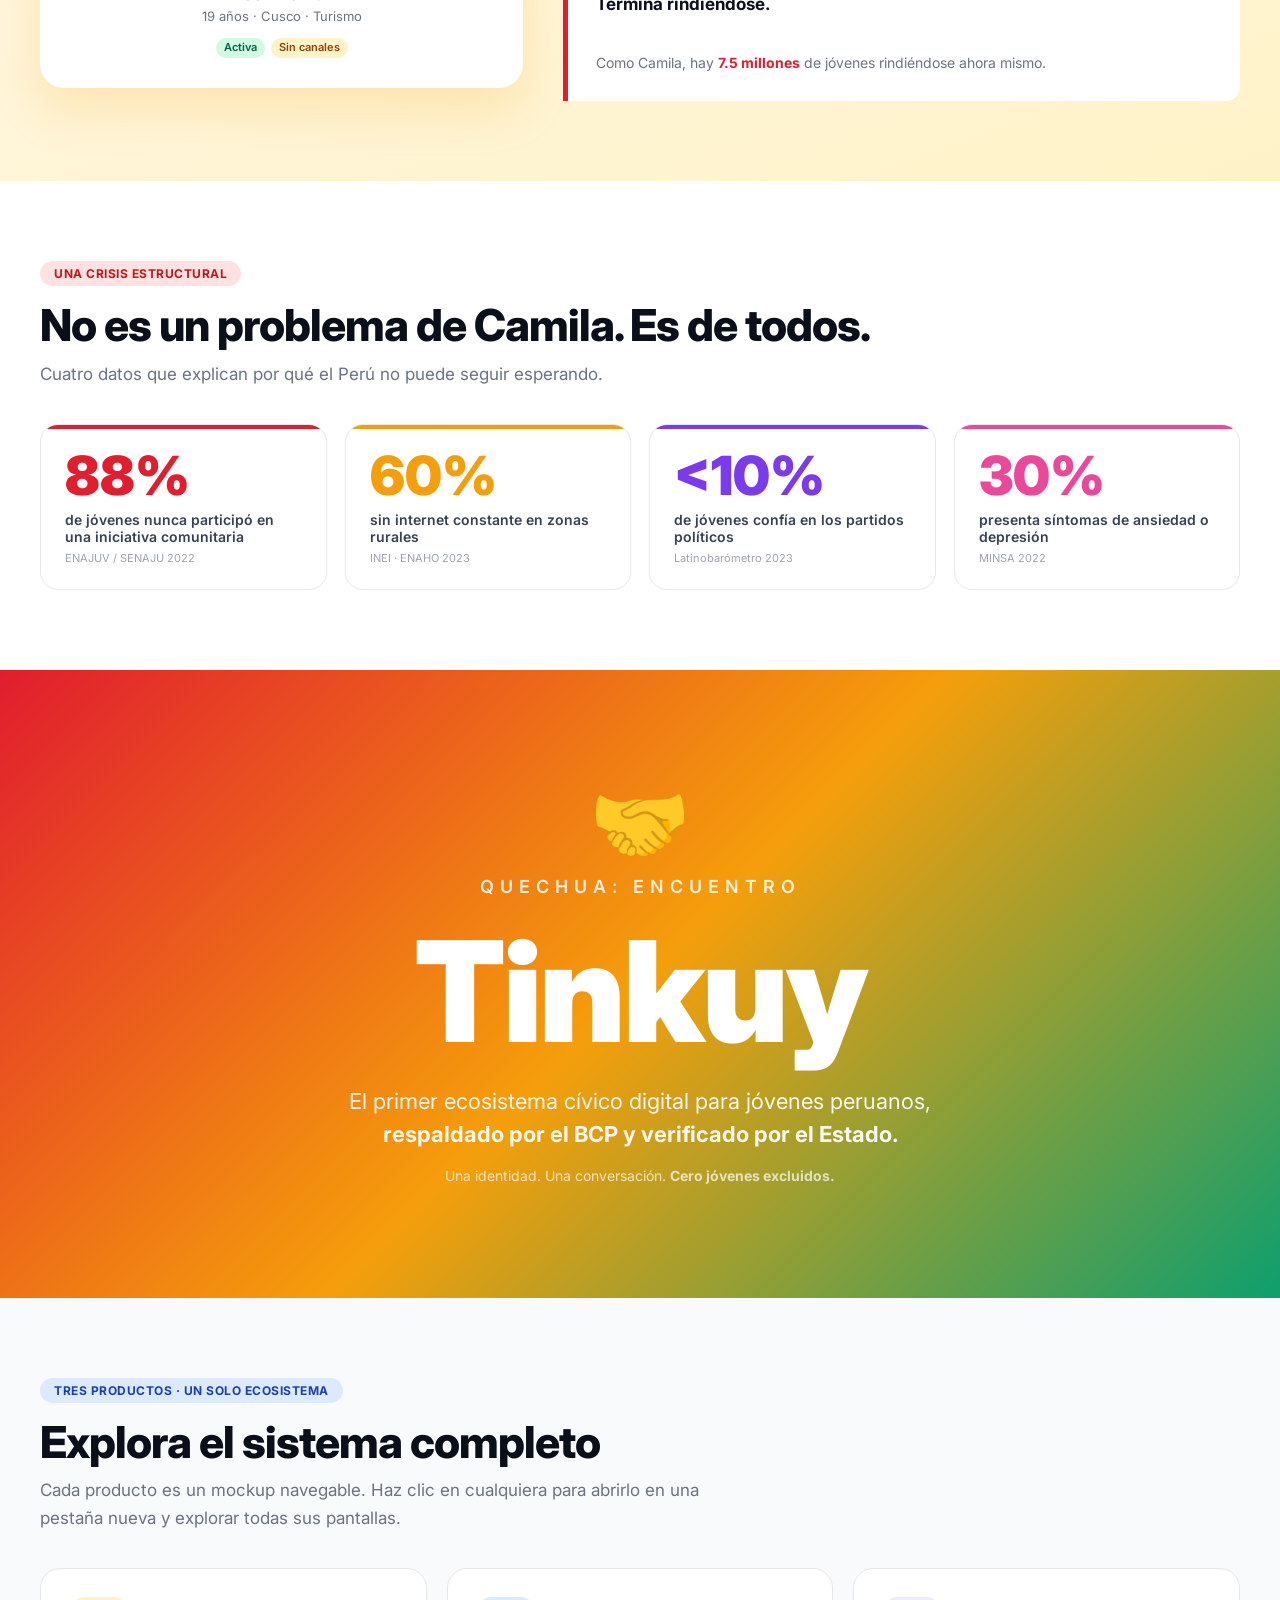
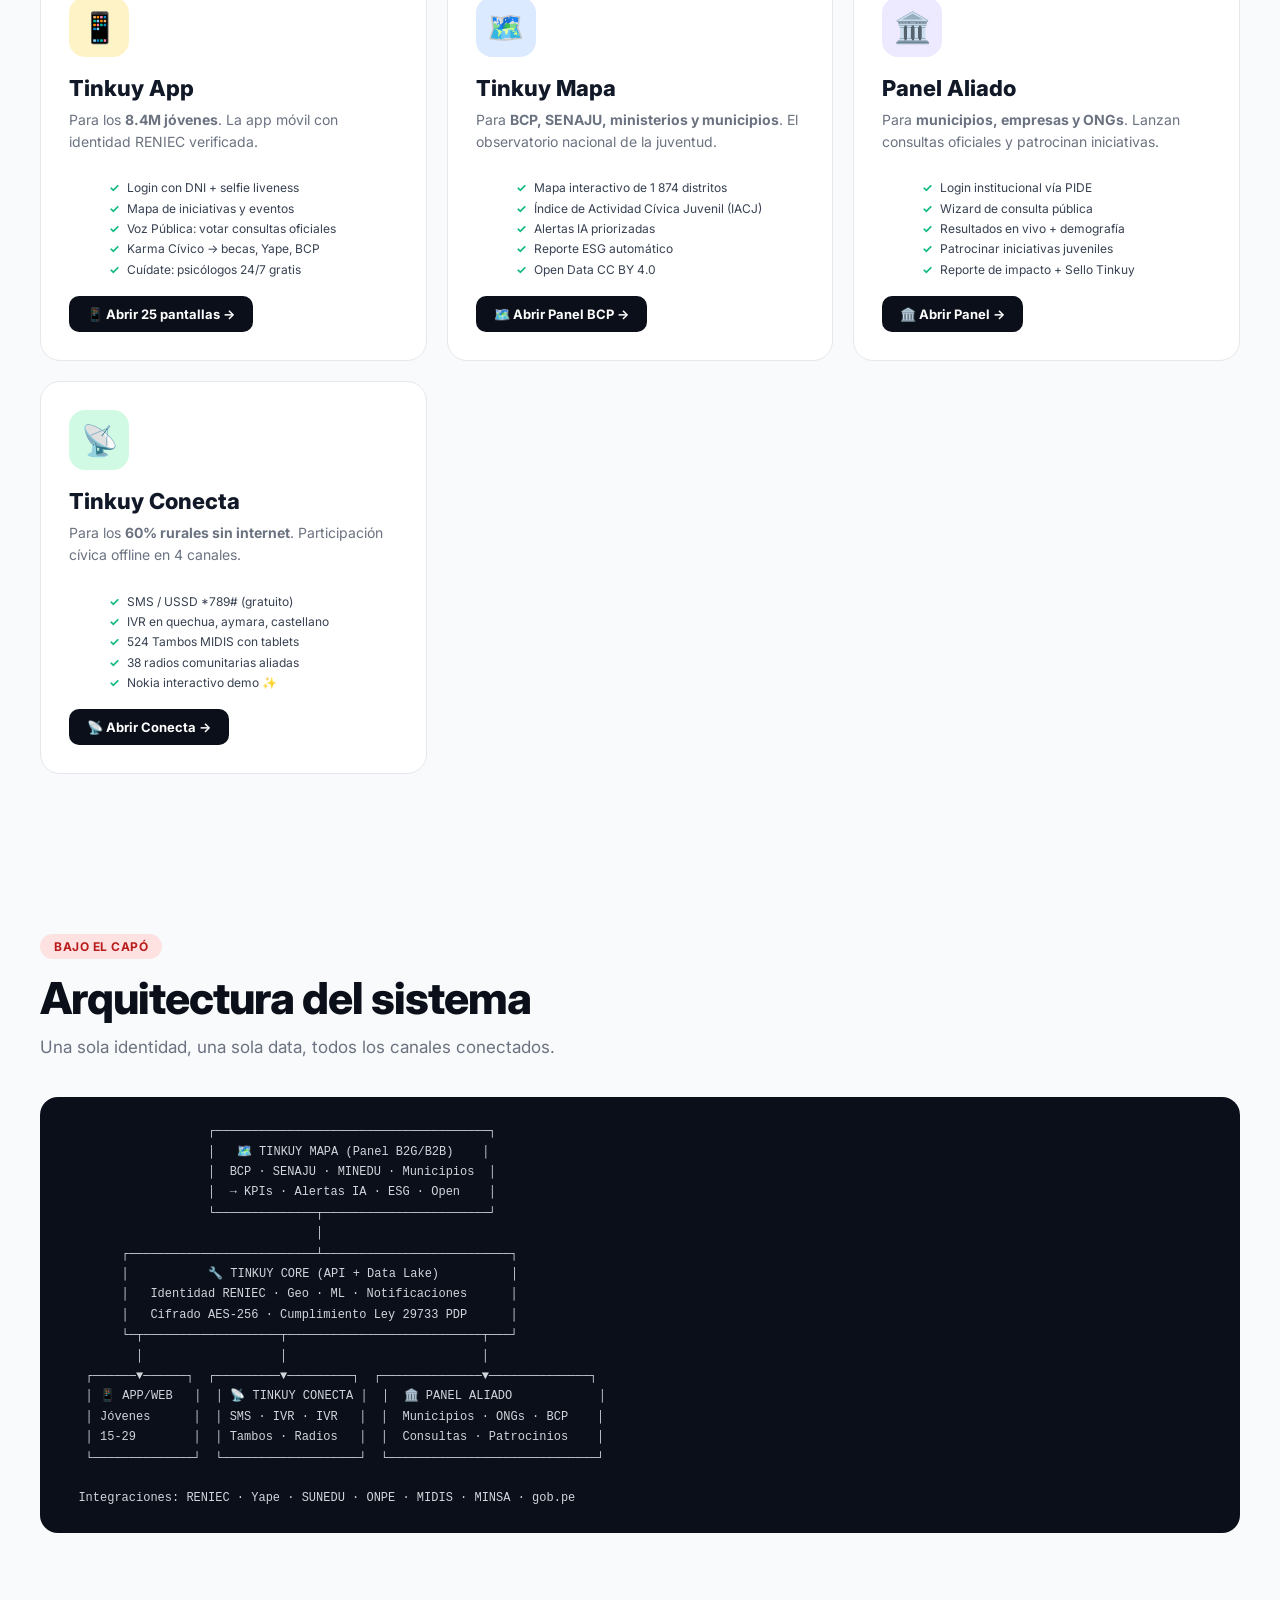
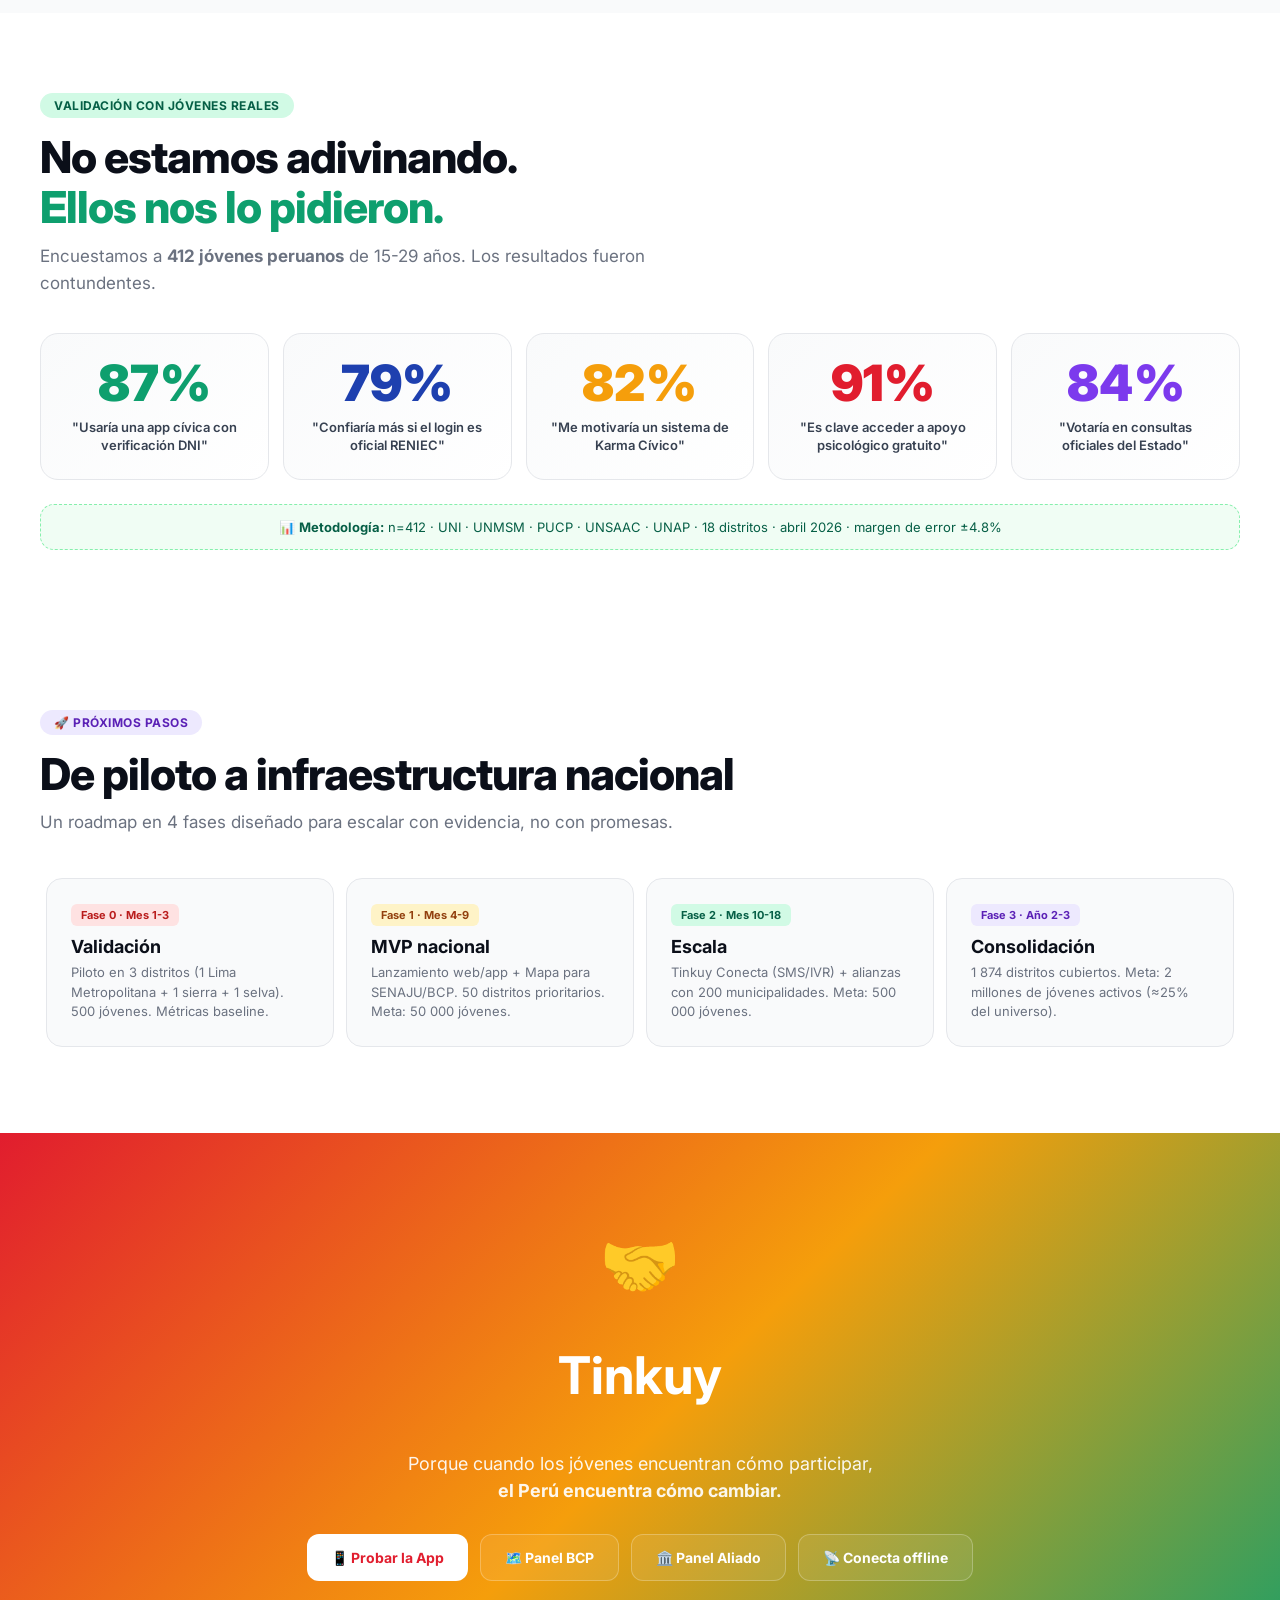
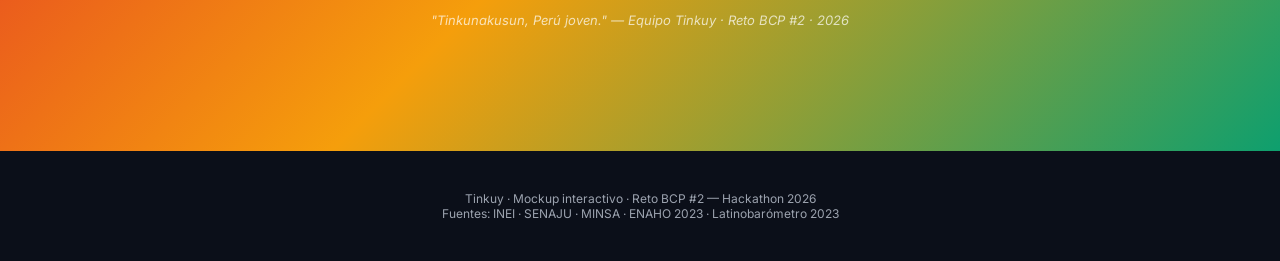
==== commit ff485035: "Add files via upload" ====
--- a/index.html
+++ b/index.html
@@ -165,8 +165,7 @@
     <a href="#solucion" class="nav-link">💡 Solución</a>
     <a href="#productos" class="nav-link">🛠️ Productos</a>
     <a href="#validacion" class="nav-link">✅ Validación</a>
-    <a href="#bcp" class="nav-link">💎 Por qué BCP</a>
-    <a href="#impacto" class="nav-link">📈 Impacto</a>
+    <a href="#roadmap" class="nav-link">🚀 Próximos pasos</a>
   </div>
 </nav>
 
@@ -393,83 +392,33 @@
   </div>
 </section>
 
-<!-- ============ BCP VALUE ============ -->
-<section id="bcp" class="bcp-section">
-  <div class="container">
-    <div class="section-tag dark">💎 Diferencial</div>
-    <h2 class="section-title">Por qué <span style="color:#E11D2E;">solo el BCP</span> puede liderar esto</h2>
-    <p class="section-lead">Esto no es filantropía. Es posicionamiento estratégico ESG con <b style="color:#fff;">ROI social medible de 5.8×</b>.</p>
-
-    <div class="bcp-grid">
-      <div class="bcp-card-d">
-        <div class="em">💳</div>
-        <h4>Yape · 15M usuarios</h4>
-        <p>Billetera cívica + canje Karma. Adopción instantánea + data de comportamiento financiero juvenil.</p>
-      </div>
-      <div class="bcp-card-d">
-        <div class="em">🏧</div>
-        <h4>Red nacional de agencias</h4>
-        <p>Verificación presencial y capacitación en los 1 874 distritos del Perú. Ningún competidor lo tiene.</p>
-      </div>
-      <div class="bcp-card-d">
-        <div class="em">🤝</div>
-        <h4>Confianza institucional</h4>
-        <p>La que los partidos políticos perdieron (&lt;10% de confianza). Necesaria para que los votos cívicos sean legítimos.</p>
-      </div>
-      <div class="bcp-card-d">
-        <div class="em">📈</div>
-        <h4>Músculo ESG maduro</h4>
-        <p>Inversión social RSE con reporte ESG automático para Junta Directiva. ODS 4, 5, 10, 16, 17 cubiertos.</p>
-      </div>
-    </div>
-  </div>
-</section>
-
-<!-- ============ KPIs ============ -->
-<section id="impacto" class="kpi-section">
-  <div class="container">
-    <div class="section-tag dark">📈 Impacto proyectado · Año 1</div>
-    <h2 class="section-title">Con S/ 1.2M del BCP llegamos a…</h2>
-    <p class="section-lead">Costo por joven alcanzado: <b style="color:#FCD34D;">S/ 1.50</b>. Imposible más eficiente.</p>
-
-    <div class="kpi-grid">
-      <div class="kpi-card-p"><div class="v">800K</div><div class="l">jóvenes verificados RENIEC (10% del universo)</div></div>
-      <div class="kpi-card-p"><div class="v">+500</div><div class="l">distritos activos de 1 874</div></div>
-      <div class="kpi-card-p"><div class="v">+3K</div><div class="l">iniciativas comunitarias ejecutadas</div></div>
-      <div class="kpi-card-p"><div class="v">+150</div><div class="l">consultas públicas vinculantes</div></div>
-      <div class="kpi-card-p"><div class="v">-5pp</div><div class="l">brecha digital juvenil (INEI)</div></div>
-      <div class="kpi-card-p highlight"><div class="v">5.8×</div><div class="l">ROI social (SROI metodología B-Lab)</div></div>
-    </div>
-  </div>
-</section>
-
 <!-- ============ ROADMAP ============ -->
-<section class="roadmap-section">
-  <div class="container">
-    <div class="section-tag purple">🚀 Esto recién empieza</div>
-    <h2 class="section-title">Próximos pasos</h2>
-    <p class="section-lead">Tinkuy es la infraestructura cívica que el Perú no tiene. Después del MVP, viene mucho más.</p>
+<section id="roadmap" class="roadmap-section">
+  <div class="container">
+    <div class="section-tag purple">🚀 Próximos pasos</div>
+    <h2 class="section-title">De piloto a infraestructura nacional</h2>
+    <p class="section-lead">Un roadmap en 4 fases diseñado para escalar con evidencia, no con promesas.</p>
 
     <div class="roadmap-grid">
       <div class="rm-step s1">
-        <span class="ph">MVP · Mes 1-6</span>
-        <h4>Piloto Lima + Cusco</h4>
-        <p>App · Mapa BCP · 2 municipios piloto · 50 mil jóvenes verificados</p>
+        <span class="ph">Fase 0 · Mes 1-3</span>
+        <h4>Validación</h4>
+        <p>Piloto en 3 distritos (1 Lima Metropolitana + 1 sierra + 1 selva). 500 jóvenes. Métricas baseline.</p>
       </div>
       <div class="rm-step s2">
-        <span class="ph">Escala · Año 1</span>
-        <h4>Despliegue nacional + Conecta</h4>
-        <p>SMS *789# · IVR quechua/aymara · Tambos MIDIS · 800K jóvenes</p>
+        <span class="ph">Fase 1 · Mes 4-9</span>
+        <h4>MVP nacional</h4>
+        <p>Lanzamiento web/app + Mapa para SENAJU/BCP. 50 distritos prioritarios. Meta: 50 000 jóvenes.</p>
       </div>
       <div class="rm-step s3">
-        <span class="ph">Madurez · Año 2</span>
-        <h4>Voto facultativo desde los 16</h4>
-        <p>Integración ONPE · 12 lenguas originarias · DAO juvenil presupuestos participativos</p>
+        <span class="ph">Fase 2 · Mes 10-18</span>
+        <h4>Escala</h4>
+        <p>Tinkuy Conecta (SMS/IVR) + alianzas con 200 municipalidades. Meta: 500 000 jóvenes.</p>
       </div>
       <div class="rm-step s4">
-        <span class="ph">Expansión · Año 3</span>
-        <h4>Alianza del Pacífico</h4>
-        <p>México · Colombia · Chile · Fondo S/10M cofinanciado con cooperación internacional</p>
+        <span class="ph">Fase 3 · Año 2-3</span>
+        <h4>Consolidación</h4>
+        <p>1 874 distritos cubiertos. Meta: 2 millones de jóvenes activos (≈25% del universo).</p>
       </div>
     </div>
   </div>
